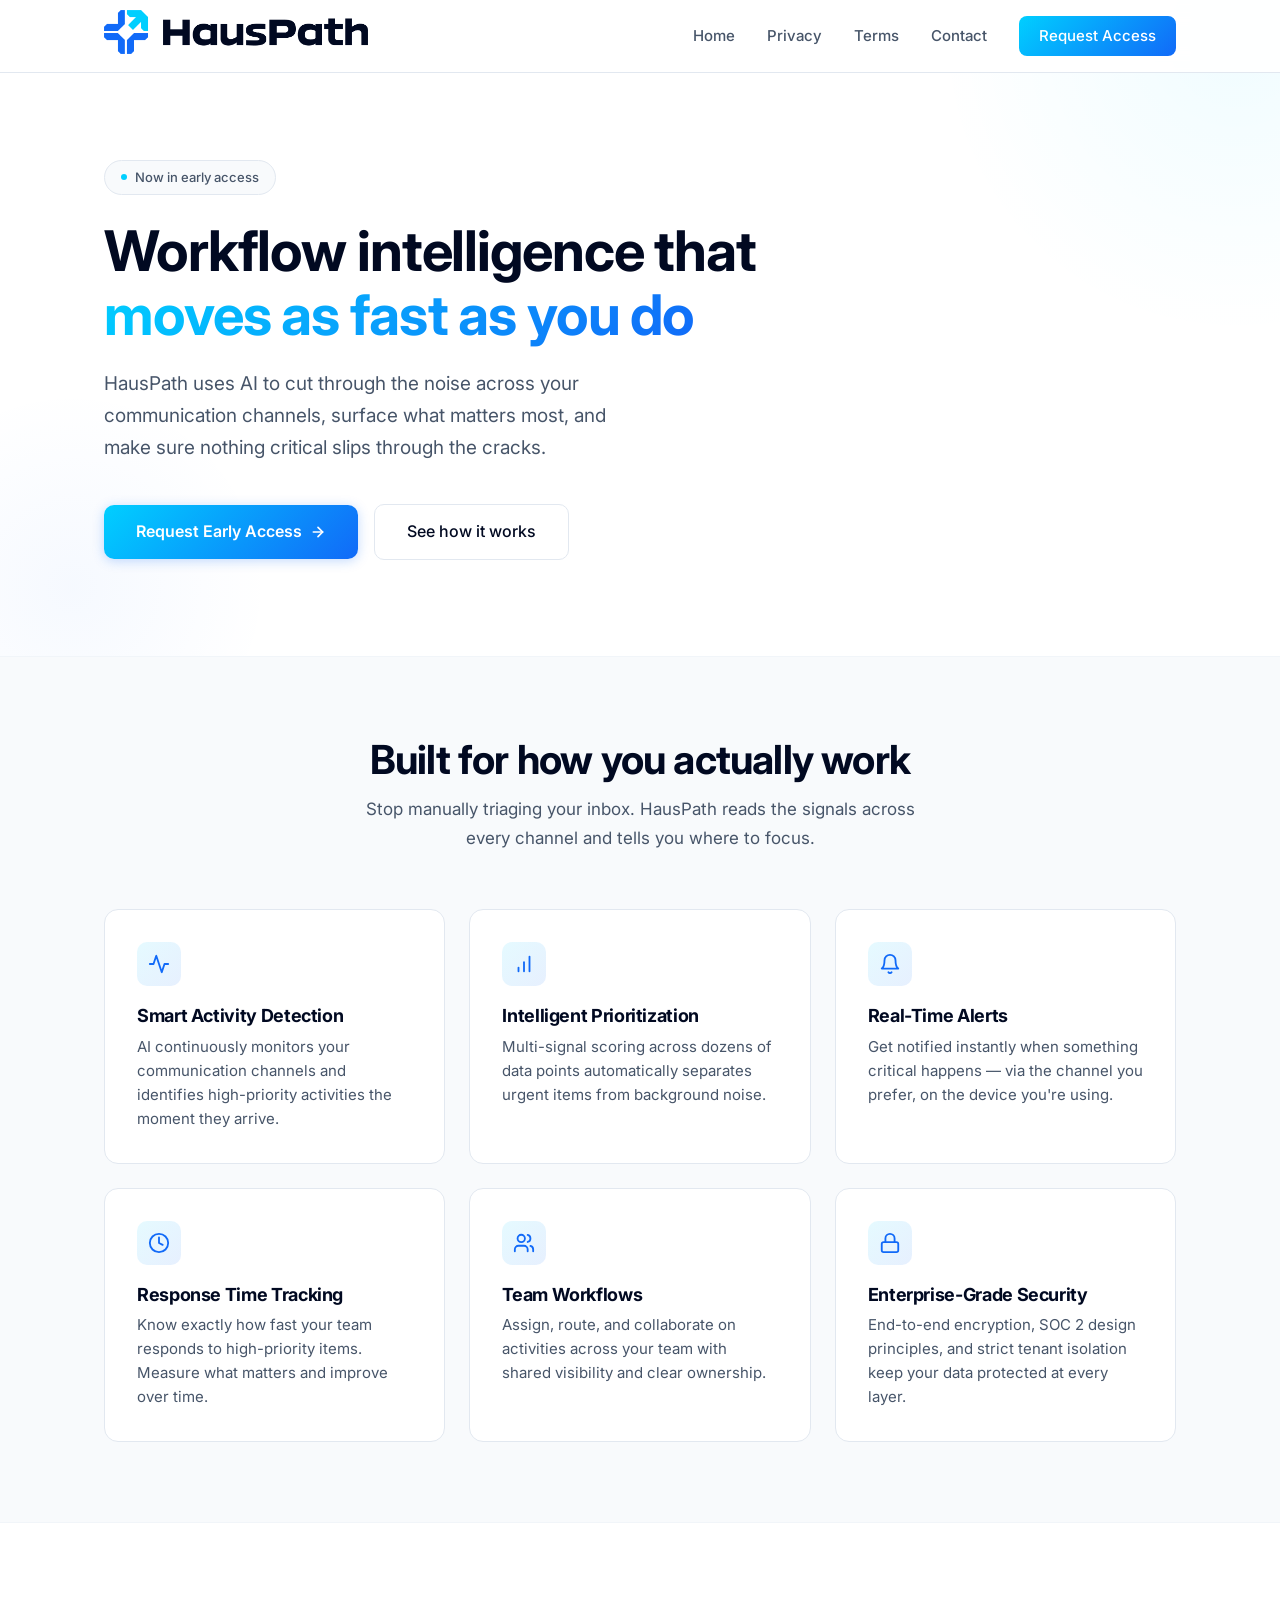
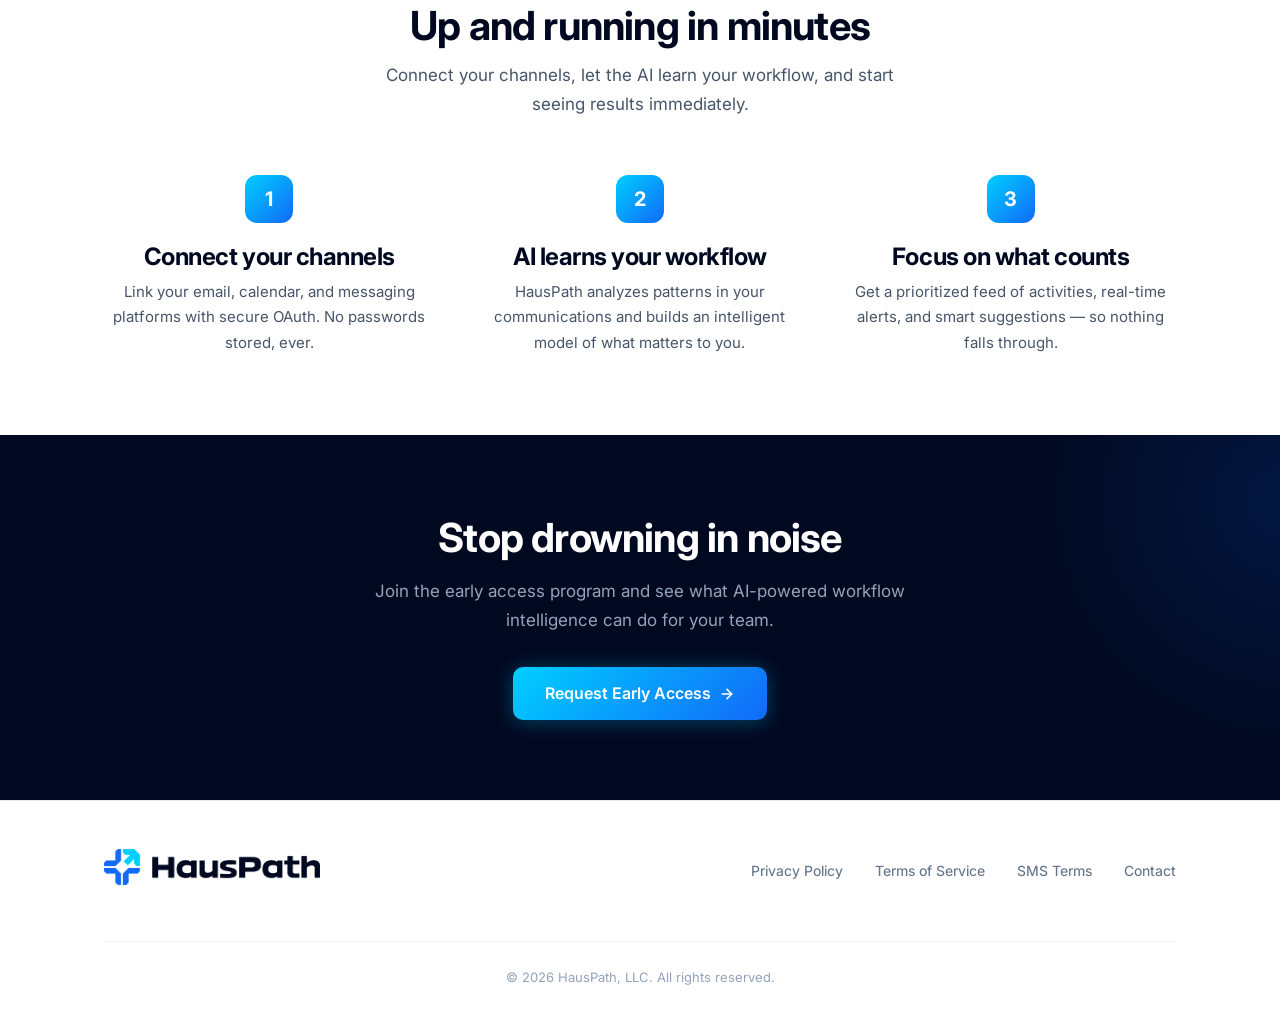
==== index.html @ 7f5dac48 "Initial HausPath website — 5-page static site for 10DLC registration Clean, brand-compliant static s" ====
<!DOCTYPE html>
<html lang="en">
<head>
  <meta charset="UTF-8">
  <meta name="viewport" content="width=device-width, initial-scale=1.0">
  <title>HausPath — AI-Powered Workflow Intelligence for Sales Teams</title>
  <meta name="description" content="HausPath uses artificial intelligence to help sales professionals cut through noise, prioritize critical activities, and respond faster than ever.">
  <meta property="og:title" content="HausPath — AI-Powered Workflow Intelligence">
  <meta property="og:description" content="AI that helps sales teams identify what matters, prioritize intelligently, and never miss a critical activity.">
  <meta property="og:type" content="website">
  <meta name="twitter:card" content="summary_large_image">
  <link rel="icon" type="image/png" href="assets/logo.png">
  <link rel="preconnect" href="https://fonts.googleapis.com">
  <link rel="preconnect" href="https://fonts.gstatic.com" crossorigin>
  <link href="https://fonts.googleapis.com/css2?family=Inter:wght@400;450;500;600;700&display=swap" rel="stylesheet">
  <link rel="stylesheet" href="styles.css">
</head>
<body>

  <!-- Navigation -->
  <nav class="nav" id="nav">
    <div class="container nav-inner">
      <a href="index.html">
        <img src="assets/logo.png" alt="HausPath" class="nav-logo">
      </a>
      <button class="nav-toggle" id="navToggle" aria-label="Menu">
        <span></span><span></span><span></span>
      </button>
      <ul class="nav-links" id="navLinks">
        <li><a href="index.html">Home</a></li>
        <li><a href="privacy.html">Privacy</a></li>
        <li><a href="terms.html">Terms</a></li>
        <li><a href="contact.html">Contact</a></li>
        <li><a href="contact.html" class="nav-cta">Request Access</a></li>
      </ul>
    </div>
  </nav>

  <!-- Hero -->
  <section class="hero">
    <div class="container">
      <div class="hero-content">
        <div class="hero-badge">
          <span class="dot"></span>
          Now in early access
        </div>
        <h1>Workflow intelligence that <span class="gradient-text">moves as fast as you do</span></h1>
        <p>HausPath uses AI to cut through the noise across your communication channels, surface what matters most, and make sure nothing critical slips through the cracks.</p>
        <div class="hero-actions">
          <a href="contact.html" class="btn-primary">
            Request Early Access
            <svg width="16" height="16" viewBox="0 0 24 24" fill="none" stroke="currentColor" stroke-width="2.5" stroke-linecap="round" stroke-linejoin="round"><path d="M5 12h14"/><path d="m12 5 7 7-7 7"/></svg>
          </a>
          <a href="#features" class="btn-secondary">See how it works</a>
        </div>
      </div>
    </div>
  </section>

  <!-- Features -->
  <section class="features" id="features">
    <div class="container">
      <div class="features-header">
        <h2>Built for how you actually work</h2>
        <p>Stop manually triaging your inbox. HausPath reads the signals across every channel and tells you where to focus.</p>
      </div>
      <div class="features-grid">
        <div class="feature-card">
          <div class="feature-icon">
            <svg viewBox="0 0 24 24"><path d="M22 12h-4l-3 9L9 3l-3 9H2"/></svg>
          </div>
          <h3>Smart Activity Detection</h3>
          <p>AI continuously monitors your communication channels and identifies high-priority activities the moment they arrive.</p>
        </div>
        <div class="feature-card">
          <div class="feature-icon">
            <svg viewBox="0 0 24 24"><path d="M12 20V10"/><path d="M18 20V4"/><path d="M6 20v-4"/></svg>
          </div>
          <h3>Intelligent Prioritization</h3>
          <p>Multi-signal scoring across dozens of data points automatically separates urgent items from background noise.</p>
        </div>
        <div class="feature-card">
          <div class="feature-icon">
            <svg viewBox="0 0 24 24"><path d="M18 8A6 6 0 0 0 6 8c0 7-3 9-3 9h18s-3-2-3-9"/><path d="M13.73 21a2 2 0 0 1-3.46 0"/></svg>
          </div>
          <h3>Real-Time Alerts</h3>
          <p>Get notified instantly when something critical happens — via the channel you prefer, on the device you're using.</p>
        </div>
        <div class="feature-card">
          <div class="feature-icon">
            <svg viewBox="0 0 24 24"><circle cx="12" cy="12" r="10"/><polyline points="12 6 12 12 16 14"/></svg>
          </div>
          <h3>Response Time Tracking</h3>
          <p>Know exactly how fast your team responds to high-priority items. Measure what matters and improve over time.</p>
        </div>
        <div class="feature-card">
          <div class="feature-icon">
            <svg viewBox="0 0 24 24"><path d="M16 21v-2a4 4 0 0 0-4-4H6a4 4 0 0 0-4 4v2"/><circle cx="9" cy="7" r="4"/><path d="M22 21v-2a4 4 0 0 0-3-3.87"/><path d="M16 3.13a4 4 0 0 1 0 7.75"/></svg>
          </div>
          <h3>Team Workflows</h3>
          <p>Assign, route, and collaborate on activities across your team with shared visibility and clear ownership.</p>
        </div>
        <div class="feature-card">
          <div class="feature-icon">
            <svg viewBox="0 0 24 24"><rect x="3" y="11" width="18" height="11" rx="2" ry="2"/><path d="M7 11V7a5 5 0 0 1 10 0v4"/></svg>
          </div>
          <h3>Enterprise-Grade Security</h3>
          <p>End-to-end encryption, SOC 2 design principles, and strict tenant isolation keep your data protected at every layer.</p>
        </div>
      </div>
    </div>
  </section>

  <!-- How It Works -->
  <section class="how-it-works">
    <div class="container">
      <div class="features-header">
        <h2>Up and running in minutes</h2>
        <p>Connect your channels, let the AI learn your workflow, and start seeing results immediately.</p>
      </div>
      <div class="how-grid">
        <div class="step">
          <div class="step-number">1</div>
          <h3>Connect your channels</h3>
          <p>Link your email, calendar, and messaging platforms with secure OAuth. No passwords stored, ever.</p>
        </div>
        <div class="step">
          <div class="step-number">2</div>
          <h3>AI learns your workflow</h3>
          <p>HausPath analyzes patterns in your communications and builds an intelligent model of what matters to you.</p>
        </div>
        <div class="step">
          <div class="step-number">3</div>
          <h3>Focus on what counts</h3>
          <p>Get a prioritized feed of activities, real-time alerts, and smart suggestions — so nothing falls through.</p>
        </div>
      </div>
    </div>
  </section>

  <!-- CTA -->
  <section class="cta-section">
    <div class="container">
      <div class="cta-inner">
        <h2>Stop drowning in noise</h2>
        <p>Join the early access program and see what AI-powered workflow intelligence can do for your team.</p>
        <a href="contact.html" class="btn-primary">
          Request Early Access
          <svg width="16" height="16" viewBox="0 0 24 24" fill="none" stroke="currentColor" stroke-width="2.5" stroke-linecap="round" stroke-linejoin="round"><path d="M5 12h14"/><path d="m12 5 7 7-7 7"/></svg>
        </a>
      </div>
    </div>
  </section>

  <!-- Footer -->
  <footer class="footer">
    <div class="container">
      <div class="footer-inner">
        <a href="index.html">
          <img src="assets/logo.png" alt="HausPath" class="footer-logo">
        </a>
        <ul class="footer-links">
          <li><a href="privacy.html">Privacy Policy</a></li>
          <li><a href="terms.html">Terms of Service</a></li>
          <li><a href="sms-terms.html">SMS Terms</a></li>
          <li><a href="contact.html">Contact</a></li>
        </ul>
        <p class="footer-copy">&copy; 2026 HausPath, LLC. All rights reserved.</p>
      </div>
    </div>
  </footer>

  <script>
    // Sticky nav shadow
    const nav = document.getElementById('nav');
    window.addEventListener('scroll', () => {
      nav.classList.toggle('scrolled', window.scrollY > 10);
    });

    // Mobile toggle
    const toggle = document.getElementById('navToggle');
    const links = document.getElementById('navLinks');
    toggle.addEventListener('click', () => {
      links.classList.toggle('open');
    });
  </script>
</body>
</html>
---- styles.css ----
/* ============================================
   HausPath Website — Brand Stylesheet
   Colors: #00CFFF (cyan), #116AF8 (blue), #010921 (navy)
   Fonts: Gilroy (via CDN fallback to system), Bizmo (if available)
   ============================================ */

/* --- Reset & Base --- */
*, *::before, *::after {
  margin: 0;
  padding: 0;
  box-sizing: border-box;
}

:root {
  --cyan: #00CFFF;
  --blue: #116AF8;
  --navy: #010921;
  --gray-50: #F8FAFC;
  --gray-100: #F1F5F9;
  --gray-200: #E2E8F0;
  --gray-300: #CBD5E1;
  --gray-400: #94A3B8;
  --gray-500: #64748B;
  --gray-600: #475569;
  --gray-700: #334155;
  --gray-800: #1E293B;
  --white: #FFFFFF;
  --gradient: linear-gradient(135deg, #00CFFF 0%, #116AF8 100%);
  --font-display: 'Gilroy', 'Inter', -apple-system, BlinkMacSystemFont, 'Segoe UI', sans-serif;
  --font-body: 'Inter', -apple-system, BlinkMacSystemFont, 'Segoe UI', sans-serif;
}

html {
  font-size: 16px;
  scroll-behavior: smooth;
  -webkit-font-smoothing: antialiased;
  -moz-osx-font-smoothing: grayscale;
}

body {
  font-family: var(--font-body);
  color: var(--navy);
  background: var(--white);
  line-height: 1.6;
  overflow-x: hidden;
}

a {
  color: var(--blue);
  text-decoration: none;
  transition: color 0.2s ease;
}

a:hover {
  color: var(--cyan);
}

img, svg {
  max-width: 100%;
  height: auto;
}

/* --- Typography --- */
h1, h2, h3, h4 {
  font-family: var(--font-display);
  font-weight: 700;
  line-height: 1.15;
  letter-spacing: -0.02em;
  color: var(--navy);
}

h1 { font-size: clamp(2.25rem, 5vw, 3.5rem); }
h2 { font-size: clamp(1.75rem, 3.5vw, 2.5rem); }
h3 { font-size: clamp(1.25rem, 2.5vw, 1.5rem); }
h4 { font-size: 1.125rem; }

p {
  color: var(--gray-600);
  font-size: 1.0625rem;
  line-height: 1.7;
}

/* --- Layout --- */
.container {
  width: 100%;
  max-width: 1120px;
  margin: 0 auto;
  padding: 0 1.5rem;
}

section {
  padding: 5rem 0;
}

/* --- Navigation --- */
.nav {
  position: fixed;
  top: 0;
  left: 0;
  right: 0;
  z-index: 100;
  background: rgba(255, 255, 255, 0.92);
  backdrop-filter: blur(12px);
  -webkit-backdrop-filter: blur(12px);
  border-bottom: 1px solid var(--gray-200);
  transition: box-shadow 0.3s ease;
}

.nav.scrolled {
  box-shadow: 0 1px 12px rgba(1, 9, 33, 0.06);
}

.nav-inner {
  display: flex;
  align-items: center;
  justify-content: space-between;
  height: 72px;
}

.nav-logo {
  height: 44px;
  width: auto;
}

.nav-links {
  display: flex;
  align-items: center;
  gap: 2rem;
  list-style: none;
}

.nav-links a {
  font-size: 0.9375rem;
  font-weight: 500;
  color: var(--gray-600);
  transition: color 0.2s;
}

.nav-links a:hover {
  color: var(--navy);
}

.nav-cta {
  display: inline-flex;
  align-items: center;
  padding: 0.5rem 1.25rem;
  background: var(--gradient);
  color: var(--white) !important;
  border-radius: 8px;
  font-weight: 600;
  font-size: 0.875rem;
  transition: opacity 0.2s, transform 0.2s;
}

.nav-cta:hover {
  opacity: 0.9;
  transform: translateY(-1px);
  color: var(--white) !important;
}

/* Mobile nav */
.nav-toggle {
  display: none;
  background: none;
  border: none;
  cursor: pointer;
  padding: 0.5rem;
}

.nav-toggle span {
  display: block;
  width: 22px;
  height: 2px;
  background: var(--navy);
  margin: 5px 0;
  border-radius: 2px;
  transition: all 0.3s;
}

/* --- Hero --- */
.hero {
  padding: 10rem 0 6rem;
  position: relative;
  overflow: hidden;
}

.hero::before {
  content: '';
  position: absolute;
  top: -40%;
  right: -20%;
  width: 600px;
  height: 600px;
  background: radial-gradient(circle, rgba(0, 207, 255, 0.06) 0%, transparent 70%);
  border-radius: 50%;
  pointer-events: none;
}

.hero::after {
  content: '';
  position: absolute;
  bottom: -20%;
  left: -10%;
  width: 400px;
  height: 400px;
  background: radial-gradient(circle, rgba(17, 106, 248, 0.04) 0%, transparent 70%);
  border-radius: 50%;
  pointer-events: none;
}

.hero-content {
  position: relative;
  z-index: 1;
  max-width: 680px;
}

.hero-badge {
  display: inline-flex;
  align-items: center;
  gap: 0.5rem;
  padding: 0.375rem 1rem;
  background: var(--gray-50);
  border: 1px solid var(--gray-200);
  border-radius: 100px;
  font-size: 0.8125rem;
  font-weight: 500;
  color: var(--gray-600);
  margin-bottom: 1.5rem;
}

.hero-badge .dot {
  width: 6px;
  height: 6px;
  background: var(--cyan);
  border-radius: 50%;
  animation: pulse 2s ease-in-out infinite;
}

@keyframes pulse {
  0%, 100% { opacity: 1; }
  50% { opacity: 0.4; }
}

.hero h1 {
  margin-bottom: 1.25rem;
}

.hero h1 .gradient-text {
  background: var(--gradient);
  -webkit-background-clip: text;
  -webkit-text-fill-color: transparent;
  background-clip: text;
}

.hero p {
  font-size: 1.1875rem;
  margin-bottom: 2.5rem;
  max-width: 540px;
}

.hero-actions {
  display: flex;
  align-items: center;
  gap: 1rem;
}

/* --- Buttons --- */
.btn-primary {
  display: inline-flex;
  align-items: center;
  gap: 0.5rem;
  padding: 0.875rem 2rem;
  background: var(--gradient);
  color: var(--white);
  border: none;
  border-radius: 10px;
  font-family: var(--font-body);
  font-size: 1rem;
  font-weight: 600;
  cursor: pointer;
  transition: opacity 0.2s, transform 0.2s, box-shadow 0.2s;
  box-shadow: 0 2px 12px rgba(17, 106, 248, 0.25);
}

.btn-primary:hover {
  opacity: 0.92;
  transform: translateY(-2px);
  box-shadow: 0 4px 20px rgba(17, 106, 248, 0.35);
  color: var(--white);
}

.btn-secondary {
  display: inline-flex;
  align-items: center;
  gap: 0.5rem;
  padding: 0.875rem 2rem;
  background: transparent;
  color: var(--navy);
  border: 1.5px solid var(--gray-200);
  border-radius: 10px;
  font-family: var(--font-body);
  font-size: 1rem;
  font-weight: 500;
  cursor: pointer;
  transition: border-color 0.2s, background 0.2s;
}

.btn-secondary:hover {
  border-color: var(--gray-300);
  background: var(--gray-50);
  color: var(--navy);
}

/* --- Features Grid --- */
.features {
  background: var(--gray-50);
  border-top: 1px solid var(--gray-100);
  border-bottom: 1px solid var(--gray-100);
}

.features-header {
  text-align: center;
  max-width: 560px;
  margin: 0 auto 3.5rem;
}

.features-header p {
  margin-top: 0.75rem;
}

.features-grid {
  display: grid;
  grid-template-columns: repeat(3, 1fr);
  gap: 1.5rem;
}

.feature-card {
  background: var(--white);
  border: 1px solid var(--gray-200);
  border-radius: 14px;
  padding: 2rem;
  transition: border-color 0.25s, box-shadow 0.25s, transform 0.25s;
}

.feature-card:hover {
  border-color: var(--gray-300);
  box-shadow: 0 4px 24px rgba(1, 9, 33, 0.05);
  transform: translateY(-2px);
}

.feature-icon {
  width: 44px;
  height: 44px;
  display: flex;
  align-items: center;
  justify-content: center;
  background: linear-gradient(135deg, rgba(0, 207, 255, 0.1) 0%, rgba(17, 106, 248, 0.1) 100%);
  border-radius: 10px;
  margin-bottom: 1.25rem;
}

.feature-icon svg {
  width: 22px;
  height: 22px;
  stroke: var(--blue);
  fill: none;
  stroke-width: 2;
  stroke-linecap: round;
  stroke-linejoin: round;
}

.feature-card h3 {
  margin-bottom: 0.5rem;
  font-size: 1.125rem;
}

.feature-card p {
  font-size: 0.9375rem;
  line-height: 1.6;
}

/* --- How It Works --- */
.how-it-works {
  background: var(--white);
}

.how-grid {
  display: grid;
  grid-template-columns: repeat(3, 1fr);
  gap: 2.5rem;
  margin-top: 3.5rem;
}

.step {
  text-align: center;
}

.step-number {
  display: inline-flex;
  align-items: center;
  justify-content: center;
  width: 48px;
  height: 48px;
  background: var(--gradient);
  color: var(--white);
  font-family: var(--font-display);
  font-weight: 700;
  font-size: 1.25rem;
  border-radius: 12px;
  margin-bottom: 1.25rem;
}

.step h3 {
  margin-bottom: 0.5rem;
}

.step p {
  font-size: 0.9375rem;
}

/* --- CTA Section --- */
.cta-section {
  background: var(--navy);
  position: relative;
  overflow: hidden;
}

.cta-section::before {
  content: '';
  position: absolute;
  top: -50%;
  right: -20%;
  width: 500px;
  height: 500px;
  background: radial-gradient(circle, rgba(17, 106, 248, 0.15) 0%, transparent 70%);
  border-radius: 50%;
}

.cta-inner {
  position: relative;
  text-align: center;
  max-width: 560px;
  margin: 0 auto;
}

.cta-inner h2 {
  color: var(--white);
  margin-bottom: 1rem;
}

.cta-inner p {
  color: var(--gray-400);
  margin-bottom: 2rem;
}

.cta-inner .btn-primary {
  box-shadow: 0 2px 20px rgba(0, 207, 255, 0.3);
}

/* --- Footer --- */
.footer {
  background: var(--white);
  border-top: 1px solid var(--gray-200);
  padding: 3rem 0;
}

.footer-inner {
  display: flex;
  align-items: center;
  justify-content: space-between;
  flex-wrap: wrap;
  gap: 1.5rem;
}

.footer-logo {
  height: 36px;
}

.footer-links {
  display: flex;
  gap: 2rem;
  list-style: none;
}

.footer-links a {
  font-size: 0.875rem;
  color: var(--gray-500);
  font-weight: 450;
}

.footer-links a:hover {
  color: var(--navy);
}

.footer-copy {
  font-size: 0.8125rem;
  color: var(--gray-400);
  width: 100%;
  text-align: center;
  margin-top: 1.5rem;
  padding-top: 1.5rem;
  border-top: 1px solid var(--gray-100);
}

/* --- Legal Pages --- */
.legal-page {
  padding: 8rem 0 4rem;
}

.legal-page .container {
  max-width: 760px;
}

.legal-page h1 {
  margin-bottom: 0.5rem;
}

.legal-meta {
  font-size: 0.875rem;
  color: var(--gray-400);
  margin-bottom: 3rem;
  padding-bottom: 2rem;
  border-bottom: 1px solid var(--gray-200);
}

.legal-page h2 {
  font-size: 1.375rem;
  margin-top: 2.5rem;
  margin-bottom: 0.75rem;
}

.legal-page h3 {
  font-size: 1.125rem;
  margin-top: 2rem;
  margin-bottom: 0.5rem;
}

.legal-page p {
  margin-bottom: 1rem;
}

.legal-page ul, .legal-page ol {
  margin: 0.75rem 0 1.25rem 1.5rem;
  color: var(--gray-600);
  font-size: 1.0625rem;
  line-height: 1.7;
}

.legal-page li {
  margin-bottom: 0.375rem;
}

/* --- Contact Page --- */
.contact-section {
  padding: 8rem 0 4rem;
}

.contact-grid {
  display: grid;
  grid-template-columns: 1fr 1fr;
  gap: 4rem;
  align-items: start;
}

.contact-info h1 {
  margin-bottom: 1rem;
}

.contact-info > p {
  margin-bottom: 2.5rem;
}

.contact-detail {
  display: flex;
  align-items: flex-start;
  gap: 1rem;
  margin-bottom: 1.5rem;
}

.contact-detail-icon {
  width: 40px;
  height: 40px;
  display: flex;
  align-items: center;
  justify-content: center;
  background: var(--gray-50);
  border: 1px solid var(--gray-200);
  border-radius: 10px;
  flex-shrink: 0;
}

.contact-detail-icon svg {
  width: 18px;
  height: 18px;
  stroke: var(--blue);
  fill: none;
  stroke-width: 2;
  stroke-linecap: round;
  stroke-linejoin: round;
}

.contact-detail h4 {
  margin-bottom: 0.125rem;
  font-size: 0.9375rem;
}

.contact-detail p {
  font-size: 0.875rem;
}

.contact-form {
  background: var(--gray-50);
  border: 1px solid var(--gray-200);
  border-radius: 16px;
  padding: 2.5rem;
}

.form-group {
  margin-bottom: 1.25rem;
}

.form-group label {
  display: block;
  font-size: 0.875rem;
  font-weight: 500;
  color: var(--navy);
  margin-bottom: 0.375rem;
}

.form-group input,
.form-group textarea {
  width: 100%;
  padding: 0.75rem 1rem;
  font-family: var(--font-body);
  font-size: 0.9375rem;
  color: var(--navy);
  background: var(--white);
  border: 1.5px solid var(--gray-200);
  border-radius: 8px;
  transition: border-color 0.2s, box-shadow 0.2s;
  outline: none;
}

.form-group input:focus,
.form-group textarea:focus {
  border-color: var(--blue);
  box-shadow: 0 0 0 3px rgba(17, 106, 248, 0.1);
}

.form-group textarea {
  resize: vertical;
  min-height: 120px;
}

.contact-form .btn-primary {
  width: 100%;
  justify-content: center;
}

/* --- Responsive --- */
@media (max-width: 768px) {
  section {
    padding: 3.5rem 0;
  }

  .nav-links {
    display: none;
    position: absolute;
    top: 72px;
    left: 0;
    right: 0;
    background: var(--white);
    border-bottom: 1px solid var(--gray-200);
    flex-direction: column;
    padding: 1.5rem;
    gap: 1rem;
    box-shadow: 0 8px 24px rgba(0, 0, 0, 0.06);
  }

  .nav-links.open {
    display: flex;
  }

  .nav-toggle {
    display: block;
  }

  .hero {
    padding: 7rem 0 3.5rem;
  }

  .hero p {
    font-size: 1.0625rem;
  }

  .hero-actions {
    flex-direction: column;
    align-items: stretch;
  }

  .hero-actions .btn-primary,
  .hero-actions .btn-secondary {
    justify-content: center;
  }

  .features-grid {
    grid-template-columns: 1fr;
    gap: 1rem;
  }

  .how-grid {
    grid-template-columns: 1fr;
    gap: 2rem;
  }

  .contact-grid {
    grid-template-columns: 1fr;
    gap: 2.5rem;
  }

  .footer-inner {
    flex-direction: column;
    text-align: center;
  }

  .footer-links {
    flex-wrap: wrap;
    justify-content: center;
    gap: 1rem 1.5rem;
  }
}

@media (max-width: 480px) {
  .container {
    padding: 0 1.25rem;
  }

  .feature-card {
    padding: 1.5rem;
  }

  .contact-form {
    padding: 1.5rem;
  }
}
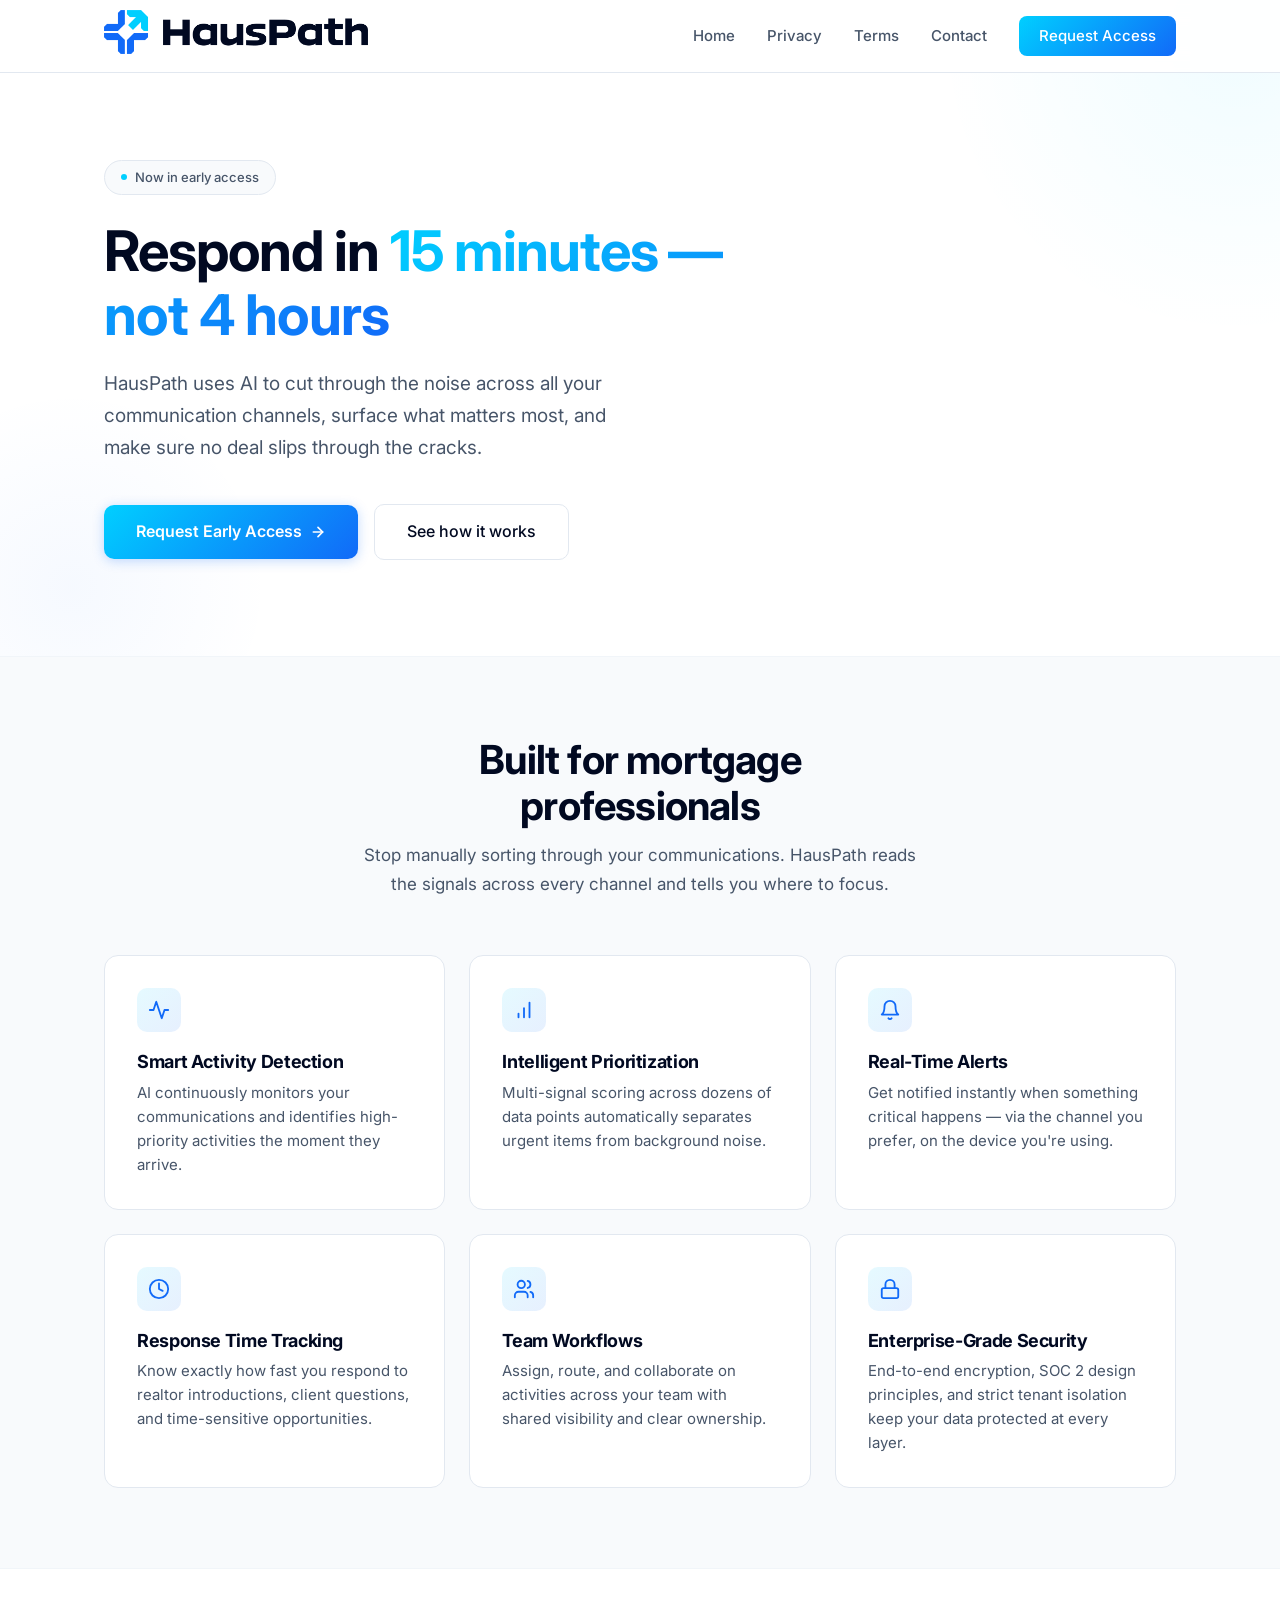
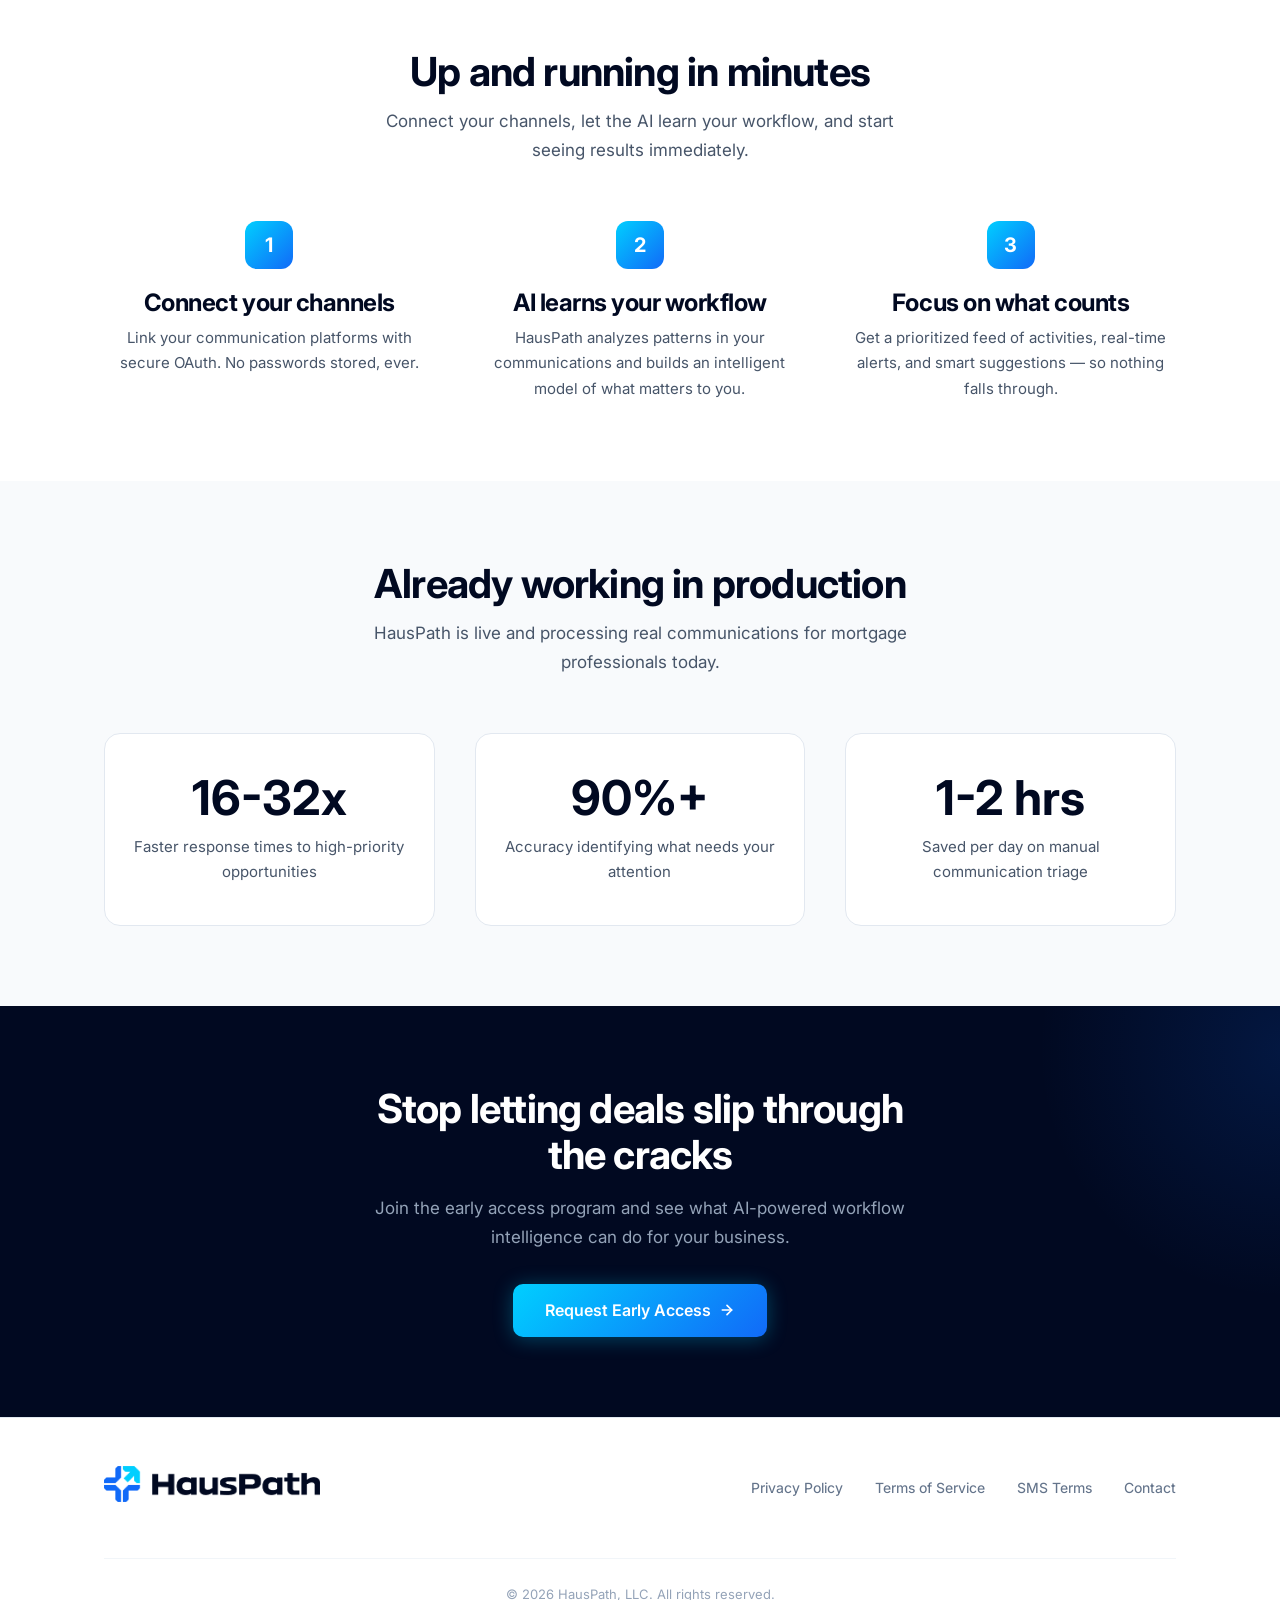
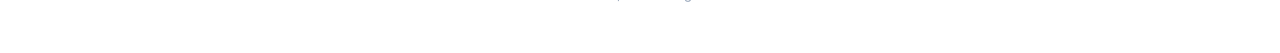
==== commit 227641e5: "Update homepage copy for mortgage audience with production metrics Replaced generic "sales teams" me" ====
--- a/index.html
+++ b/index.html
@@ -3,13 +3,13 @@
 <head>
   <meta charset="UTF-8">
   <meta name="viewport" content="width=device-width, initial-scale=1.0">
-  <title>HausPath — AI-Powered Workflow Intelligence for Sales Teams</title>
-  <meta name="description" content="HausPath uses artificial intelligence to help sales professionals cut through noise, prioritize critical activities, and respond faster than ever.">
+  <title>HausPath — AI-Powered Workflow Intelligence for Mortgage Professionals</title>
+  <meta name="description" content="HausPath helps mortgage professionals cut through noise, respond faster, and never let a deal slip through the cracks.">
   <meta property="og:title" content="HausPath — AI-Powered Workflow Intelligence">
-  <meta property="og:description" content="AI that helps sales teams identify what matters, prioritize intelligently, and never miss a critical activity.">
+  <meta property="og:description" content="AI that helps mortgage professionals prioritize what matters, respond faster, and never miss a critical opportunity.">
   <meta property="og:type" content="website">
   <meta name="twitter:card" content="summary_large_image">
-  <link rel="icon" type="image/png" href="assets/logo.png">
+  <link rel="icon" type="image/x-icon" href="assets/favicon.ico">
   <link rel="preconnect" href="https://fonts.googleapis.com">
   <link rel="preconnect" href="https://fonts.gstatic.com" crossorigin>
   <link href="https://fonts.googleapis.com/css2?family=Inter:wght@400;450;500;600;700&display=swap" rel="stylesheet">
@@ -44,8 +44,8 @@
           <span class="dot"></span>
           Now in early access
         </div>
-        <h1>Workflow intelligence that <span class="gradient-text">moves as fast as you do</span></h1>
-        <p>HausPath uses AI to cut through the noise across your communication channels, surface what matters most, and make sure nothing critical slips through the cracks.</p>
+        <h1>Respond in <span class="gradient-text">15 minutes — not 4 hours</span></h1>
+        <p>HausPath uses AI to cut through the noise across all your communication channels, surface what matters most, and make sure no deal slips through the cracks.</p>
         <div class="hero-actions">
           <a href="contact.html" class="btn-primary">
             Request Early Access
@@ -61,8 +61,8 @@
   <section class="features" id="features">
     <div class="container">
       <div class="features-header">
-        <h2>Built for how you actually work</h2>
-        <p>Stop manually triaging your inbox. HausPath reads the signals across every channel and tells you where to focus.</p>
+        <h2>Built for mortgage professionals</h2>
+        <p>Stop manually sorting through your communications. HausPath reads the signals across every channel and tells you where to focus.</p>
       </div>
       <div class="features-grid">
         <div class="feature-card">
@@ -70,7 +70,7 @@
             <svg viewBox="0 0 24 24"><path d="M22 12h-4l-3 9L9 3l-3 9H2"/></svg>
           </div>
           <h3>Smart Activity Detection</h3>
-          <p>AI continuously monitors your communication channels and identifies high-priority activities the moment they arrive.</p>
+          <p>AI continuously monitors your communications and identifies high-priority activities the moment they arrive.</p>
         </div>
         <div class="feature-card">
           <div class="feature-icon">
@@ -91,7 +91,7 @@
             <svg viewBox="0 0 24 24"><circle cx="12" cy="12" r="10"/><polyline points="12 6 12 12 16 14"/></svg>
           </div>
           <h3>Response Time Tracking</h3>
-          <p>Know exactly how fast your team responds to high-priority items. Measure what matters and improve over time.</p>
+          <p>Know exactly how fast you respond to realtor introductions, client questions, and time-sensitive opportunities.</p>
         </div>
         <div class="feature-card">
           <div class="feature-icon">
@@ -122,7 +122,7 @@
         <div class="step">
           <div class="step-number">1</div>
           <h3>Connect your channels</h3>
-          <p>Link your email, calendar, and messaging platforms with secure OAuth. No passwords stored, ever.</p>
+          <p>Link your communication platforms with secure OAuth. No passwords stored, ever.</p>
         </div>
         <div class="step">
           <div class="step-number">2</div>
@@ -138,12 +138,36 @@
     </div>
   </section>
 
+  <!-- Results -->
+  <section class="results-section">
+    <div class="container">
+      <div class="features-header">
+        <h2>Already working in production</h2>
+        <p>HausPath is live and processing real communications for mortgage professionals today.</p>
+      </div>
+      <div class="results-grid">
+        <div class="result-card">
+          <div class="result-number gradient-text">16-32x</div>
+          <p>Faster response times to high-priority opportunities</p>
+        </div>
+        <div class="result-card">
+          <div class="result-number gradient-text">90%+</div>
+          <p>Accuracy identifying what needs your attention</p>
+        </div>
+        <div class="result-card">
+          <div class="result-number gradient-text">1-2 hrs</div>
+          <p>Saved per day on manual communication triage</p>
+        </div>
+      </div>
+    </div>
+  </section>
+
   <!-- CTA -->
   <section class="cta-section">
     <div class="container">
       <div class="cta-inner">
-        <h2>Stop drowning in noise</h2>
-        <p>Join the early access program and see what AI-powered workflow intelligence can do for your team.</p>
+        <h2>Stop letting deals slip through the cracks</h2>
+        <p>Join the early access program and see what AI-powered workflow intelligence can do for your business.</p>
         <a href="contact.html" class="btn-primary">
           Request Early Access
           <svg width="16" height="16" viewBox="0 0 24 24" fill="none" stroke="currentColor" stroke-width="2.5" stroke-linecap="round" stroke-linejoin="round"><path d="M5 12h14"/><path d="m12 5 7 7-7 7"/></svg>
--- a/styles.css
+++ b/styles.css
@@ -418,6 +418,46 @@
   font-size: 0.9375rem;
 }
 
+/* --- Results Section --- */
+.results-section {
+  background: var(--gray-50);
+}
+
+.results-grid {
+  display: grid;
+  grid-template-columns: repeat(3, 1fr);
+  gap: 2.5rem;
+  margin-top: 3.5rem;
+}
+
+.result-card {
+  text-align: center;
+  padding: 2.5rem 1.5rem;
+  background: var(--white);
+  border-radius: 16px;
+  border: 1px solid var(--gray-200);
+}
+
+.result-number {
+  font-family: var(--font-display);
+  font-size: 3rem;
+  font-weight: 700;
+  line-height: 1;
+  margin-bottom: 0.75rem;
+}
+
+.result-card p {
+  font-size: 0.9375rem;
+  color: var(--gray-600);
+}
+
+@media (max-width: 768px) {
+  .results-grid {
+    grid-template-columns: 1fr;
+    gap: 1.5rem;
+  }
+}
+
 /* --- CTA Section --- */
 .cta-section {
   background: var(--navy);
